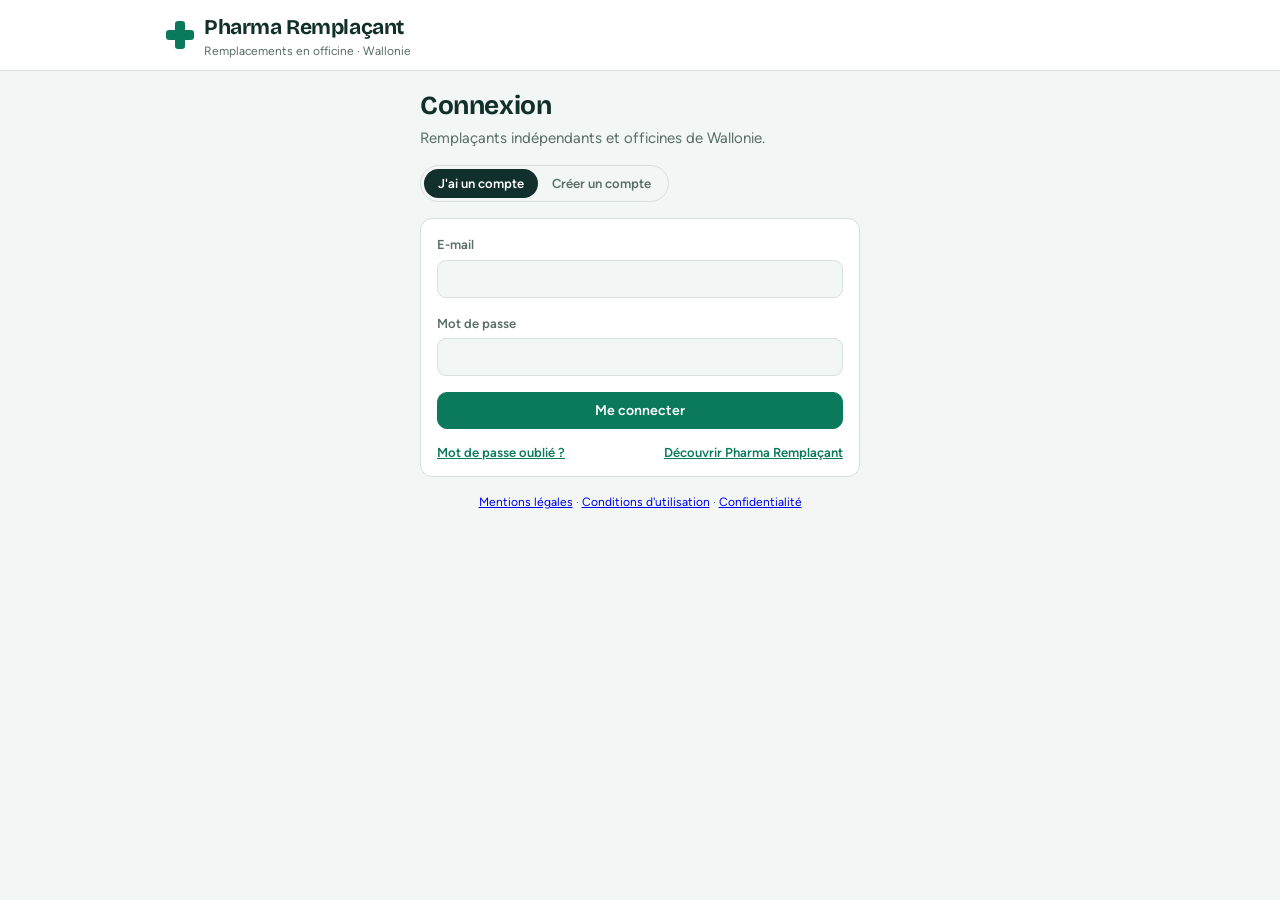
==== index.html @ 8d99682a "Conformité : pages légales, polices et SDK hébergés localement - Page /legal/ : mentions légales, co" ====
<!doctype html>
<html lang="fr">
<head>
<meta charset="utf-8">
<meta name="viewport" content="width=device-width,initial-scale=1,viewport-fit=cover">
<title>Pharma Remplaçant</title>
<meta name="description" content="Remplacements en officine en Wallonie : les remplaçants indépendants ouvrent leurs jours libres, les pharmacies réservent en 2 minutes.">
<meta name="theme-color" content="#0b7a5c">
<link rel="manifest" href="manifest.webmanifest">
<link rel="icon" href="icon-192.png">
<link rel="apple-touch-icon" href="icon-180.png">
<meta name="apple-mobile-web-app-capable" content="yes">
<meta name="mobile-web-app-capable" content="yes">
<meta name="apple-mobile-web-app-title" content="Pharma Remplaçant">
<link rel="stylesheet" href="fonts/fonts.css">
<link rel="stylesheet" href="style.css">
</head>
<body>
<header>
  <div class="wrap bar">
    <div class="brand"><span class="cross" aria-hidden="true"></span><div><b>Pharma Remplaçant</b><small>Remplacements en officine · Wallonie</small></div></div>
    <div class="seg" role="group" aria-label="Choisir votre rôle" id="roles" hidden>
      <button data-role="r" aria-pressed="true">Je remplace</button>
      <button data-role="p" aria-pressed="false">Je suis une pharmacie</button>
      <button data-role="a" aria-pressed="false" hidden id="role-a">Administration</button>
    </div>
  </div>
  <div class="wrap"><nav class="tabs" id="tabs" role="tablist"></nav></div>
</header>
<main class="wrap" id="app">
  <div class="stack"><h1>Chargement…</h1><p class="lede">Connexion à la plateforme.</p></div>
</main>
<datalist id="localites"></datalist>
<div id="layer"></div>
<script type="module" src="app.js"></script>
</body>
</html>
---- fonts/fonts.css ----
/* Polices hébergées sur le site (aucune requête vers Google : conforme RGPD). Licence SIL Open Font License 1.1. */
@font-face{font-family:"Figtree";font-style:normal;font-weight:400;font-display:swap;src:url("figtree-latin-400-normal.woff2") format("woff2")}
@font-face{font-family:"Figtree";font-style:normal;font-weight:500;font-display:swap;src:url("figtree-latin-500-normal.woff2") format("woff2")}
@font-face{font-family:"Figtree";font-style:normal;font-weight:600;font-display:swap;src:url("figtree-latin-600-normal.woff2") format("woff2")}
@font-face{font-family:"Figtree";font-style:normal;font-weight:700;font-display:swap;src:url("figtree-latin-700-normal.woff2") format("woff2")}
@font-face{font-family:"Bricolage Grotesque";font-style:normal;font-weight:600;font-display:swap;src:url("bricolage-grotesque-latin-600-normal.woff2") format("woff2")}
@font-face{font-family:"Bricolage Grotesque";font-style:normal;font-weight:700;font-display:swap;src:url("bricolage-grotesque-latin-700-normal.woff2") format("woff2")}
@font-face{font-family:"Bricolage Grotesque";font-style:normal;font-weight:800;font-display:swap;src:url("bricolage-grotesque-latin-800-normal.woff2") format("woff2")}
@font-face{font-family:"IBM Plex Mono";font-style:normal;font-weight:400;font-display:swap;src:url("ibm-plex-mono-latin-400-normal.woff2") format("woff2")}
@font-face{font-family:"IBM Plex Mono";font-style:normal;font-weight:500;font-display:swap;src:url("ibm-plex-mono-latin-500-normal.woff2") format("woff2")}
---- style.css ----
/* Base */
:root{padding-top:env(safe-area-inset-top,0px);padding-bottom:env(safe-area-inset-bottom,0px)}
body{margin:0}
img{max-width:100%}
[hidden]{display:none!important}
.auth{max-width:440px;margin:0 auto}
.auth .seg{align-self:flex-start}
.auth-links{display:flex;justify-content:space-between;gap:10px;flex-wrap:wrap}
.install{display:flex;gap:10px;align-items:center;justify-content:space-between;flex-wrap:wrap}
/* Layout : appli mobile d'abord — en-tête avec bascule de rôle, onglets, une colonne qui s'élargit en grille sur grand écran */
:root{
  --bg:#f2f6f4; --surface:#ffffff; --ink:#12302b; --muted:#5a6e68; --line:#d6e0dc;
  --accent:#0b7a5c; --accent-ink:#ffffff; --accent-soft:#dcefe7;
  --warn:#9a5a08; --warn-soft:#fbeed9; --bad:#b0362c; --bad-soft:#f8e2df; --star:#c98a06;
  --f-display:"Bricolage Grotesque", "Segoe UI", system-ui, sans-serif;
  --f-body:"Figtree", "Segoe UI", system-ui, sans-serif;
  --f-mono:"IBM Plex Mono", ui-monospace, Menlo, monospace;
  --r:12px;
}
@media (prefers-color-scheme: dark){:root:not([data-theme="light"]){
  --bg:#0e1614; --surface:#16211e; --ink:#e2eeea; --muted:#93a8a1; --line:#283934;
  --accent:#3fc699; --accent-ink:#06261c; --accent-soft:#163a2f;
  --warn:#e8a64a; --warn-soft:#3a2a12; --bad:#ee7d72; --bad-soft:#3d1e1a; --star:#f0bf4c; color-scheme:dark}}
:root[data-theme="dark"]{
  --bg:#0e1614; --surface:#16211e; --ink:#e2eeea; --muted:#93a8a1; --line:#283934;
  --accent:#3fc699; --accent-ink:#06261c; --accent-soft:#163a2f;
  --warn:#e8a64a; --warn-soft:#3a2a12; --bad:#ee7d72; --bad-soft:#3d1e1a; --star:#f0bf4c; color-scheme:dark}

*{box-sizing:border-box}
body{background:var(--bg);color:var(--ink);font-family:var(--f-body);font-size:15px;line-height:1.5}
body::before{content:"";position:fixed;inset:0 0 auto;height:env(safe-area-inset-top,0px);z-index:10;background:var(--surface)}
.wrap{max-width:980px;margin:0 auto;padding-left:max(16px,env(safe-area-inset-left,0px));padding-right:max(16px,env(safe-area-inset-right,0px))}
header{position:sticky;top:env(safe-area-inset-top,0px);z-index:5;background:var(--surface);border-bottom:1px solid var(--line)}
.bar{display:flex;align-items:center;justify-content:space-between;gap:12px;flex-wrap:wrap;padding-block:12px}
.brand{display:flex;align-items:center;gap:10px}
.cross{width:28px;height:28px;position:relative;flex:none}
.cross::before,.cross::after{content:"";position:absolute;background:var(--accent);border-radius:3px}
.cross::before{left:9px;top:0;width:10px;height:28px}
.cross::after{top:9px;left:0;height:10px;width:28px}
.brand b{font-family:var(--f-display);font-size:21px;letter-spacing:-.02em}
.brand small{display:block;color:var(--muted);font-size:12px;line-height:1.2}
.seg{display:inline-flex;flex-wrap:wrap;background:var(--bg);border:1px solid var(--line);border-radius:999px;padding:3px}
.seg button{border:0;background:none;color:var(--muted);font:600 13px var(--f-body);padding:7px 14px;border-radius:999px;cursor:pointer}
.seg button[aria-pressed="true"]{background:var(--ink);color:var(--surface)}
.tabs{display:flex;gap:4px;overflow-x:auto}
.tabs button{border:0;background:none;font:600 14px var(--f-body);color:var(--muted);padding:10px 12px;border-bottom:2px solid transparent;cursor:pointer;white-space:nowrap}
.tabs button[aria-selected="true"]{color:var(--ink);border-bottom-color:var(--accent)}
.count{display:inline-block;min-width:20px;padding:0 6px;margin-left:4px;border-radius:999px;background:var(--warn-soft);color:var(--warn);font-size:12px;text-align:center}
main{padding-block:20px 60px}
h1,h2,h3{font-family:var(--f-display);letter-spacing:-.015em;text-wrap:balance;margin:0}
h1{font-size:26px;line-height:1.15}
h2{font-size:19px}
.lede{color:var(--muted);margin:6px 0 0;max-width:62ch}
.stack{display:flex;flex-direction:column;gap:16px}
.panel{background:var(--surface);border:1px solid var(--line);border-radius:var(--r);padding:16px}
.notice{border-radius:var(--r);padding:12px 14px;font-size:14px;background:var(--warn-soft);color:var(--ink);border:1px solid transparent}
.notice b{color:var(--warn)}
.notice.ok{background:var(--accent-soft)}
.notice.ok b{color:var(--accent)}
.btn{border:1px solid var(--line);background:var(--surface);color:var(--ink);font:600 14px var(--f-body);padding:9px 14px;border-radius:10px;cursor:pointer}
.btn:hover{border-color:var(--muted)}
.btn.primary{background:var(--accent);border-color:var(--accent);color:var(--accent-ink)}
.btn.danger{color:var(--bad)}
.btn.small{padding:6px 10px;font-size:13px}
.btn:disabled{opacity:.5;cursor:not-allowed}
.linkbtn{border:0;background:none;color:var(--accent);font:600 13px var(--f-body);cursor:pointer;padding:0;text-decoration:underline}
button:focus-visible,input:focus-visible,select:focus-visible,textarea:focus-visible,summary:focus-visible{outline:2px solid var(--accent);outline-offset:2px}
label{font-size:13px;font-weight:600;color:var(--muted);display:flex;flex-direction:column;gap:5px}
input,select,textarea{font:15px var(--f-body);color:var(--ink);background:var(--bg);border:1px solid var(--line);border-radius:9px;padding:9px 10px;width:100%;min-width:0}
textarea{resize:vertical;min-height:70px}
.check{flex-direction:row;align-items:flex-start;gap:8px;font-weight:500;color:var(--ink)}
.check input{flex:none;width:18px;height:18px;margin-top:3px;accent-color:var(--accent)}
.grid{display:grid;gap:12px;grid-template-columns:repeat(auto-fit,minmax(180px,1fr))}
.row{display:flex;gap:10px;flex-wrap:wrap;align-items:center}
.mono{font-family:var(--f-mono);font-variant-numeric:tabular-nums}
.muted{color:var(--muted)}
.hint{font-size:12px;font-weight:400;color:var(--muted)}
fieldset{border:0;padding:0;margin:0;min-width:0}
legend{font-size:13px;font-weight:600;color:var(--muted);margin-bottom:6px;padding:0}

/* agenda */
.cal-head{display:flex;align-items:center;justify-content:space-between;gap:10px;margin-bottom:12px}
.cal-head h2{text-transform:capitalize}
.cal{display:grid;grid-template-columns:repeat(7,1fr);gap:5px}
.dow{font:500 11px var(--f-mono);color:var(--muted);text-align:center;letter-spacing:.06em;padding-bottom:2px}
.day{aspect-ratio:1/1;max-width:100%;border:1px solid var(--line);background:var(--bg);border-radius:9px;font:500 14px var(--f-mono);color:var(--ink);cursor:pointer;display:flex;flex-direction:column;align-items:center;justify-content:center;gap:2px;padding:0}
.day.out{visibility:hidden}
.day.past{opacity:.35;cursor:default}
.day.on{background:var(--accent-soft);border-color:var(--accent);color:var(--accent)}
.day.booked{background:var(--accent);border-color:var(--accent);color:var(--accent-ink);cursor:default}
.day.pending{box-shadow:inset 0 -3px 0 var(--warn)}
.day .tag{font-size:9px;letter-spacing:.04em;text-transform:uppercase;font-family:var(--f-body);font-weight:700}
.today{outline:2px solid var(--ink);outline-offset:-3px}
.legend{display:flex;gap:14px;flex-wrap:wrap;font-size:12px;color:var(--muted);margin-top:12px}
.legend i{display:inline-block;width:12px;height:12px;border-radius:3px;vertical-align:-2px;margin-right:5px;border:1px solid var(--line)}
.stat{display:flex;gap:18px;flex-wrap:wrap}
.stat div{display:flex;flex-direction:column}
.stat b{font:600 22px var(--f-mono)}
.stat span{font-size:12px;color:var(--muted)}

/* cartes */
.cards{display:grid;gap:12px;grid-template-columns:repeat(auto-fill,minmax(280px,1fr))}
.card{background:var(--surface);border:1px solid var(--line);border-radius:var(--r);padding:14px;display:flex;flex-direction:column;gap:10px;min-width:0}
.who{display:flex;gap:12px;align-items:center}
.av{width:42px;height:42px;border-radius:50%;background:var(--accent-soft);color:var(--accent);display:grid;place-items:center;font:700 15px var(--f-display);flex:none}
.who h3{font-size:16px}
.who p{margin:0;font-size:13px;color:var(--muted)}
.chips{display:flex;gap:6px;flex-wrap:wrap}
.chip{font-size:12px;padding:2px 8px;border-radius:999px;border:1px solid var(--line);color:var(--muted)}
.chip.ok{border-color:transparent;background:var(--accent-soft);color:var(--accent);font-weight:600}
.chip.wait{border-color:transparent;background:var(--warn-soft);color:var(--warn);font-weight:600}
.stars{color:var(--star);letter-spacing:1px}
.facts{display:grid;grid-template-columns:repeat(3,1fr);gap:8px;border-top:1px solid var(--line);padding-top:10px}
.facts div{display:flex;flex-direction:column;min-width:0}
.facts b{font:600 15px var(--f-mono)}
.facts span{font-size:11px;color:var(--muted);text-transform:uppercase;letter-spacing:.05em}
.status{font-size:12px;font-weight:700;padding:3px 9px;border-radius:999px;white-space:nowrap}
.st-attente{background:var(--warn-soft);color:var(--warn)}
.st-acceptee{background:var(--accent-soft);color:var(--accent)}
.st-refusee,.st-annulee{background:var(--bad-soft);color:var(--bad)}
.req-top{display:flex;justify-content:space-between;gap:10px;align-items:flex-start}
.req-top h3{font-size:16px}
.req q{display:block;font-style:normal;color:var(--muted);font-size:14px;border-left:2px solid var(--line);padding-left:10px;overflow-wrap:anywhere}
.contact{background:var(--accent-soft);border-radius:10px;padding:10px 12px;display:flex;flex-direction:column;gap:6px;font-size:14px}
.contact .row{justify-content:space-between;gap:6px}
.contact span{overflow-wrap:anywhere;min-width:0}
details.avis summary{cursor:pointer;font-size:13px;color:var(--accent);font-weight:600}
details.avis ul{margin:8px 0 0;padding:0;list-style:none;display:flex;flex-direction:column;gap:8px;font-size:13px}
details.avis li{border-left:2px solid var(--line);padding-left:8px}
.empty{text-align:center;color:var(--muted);padding:28px 16px;border:1px dashed var(--line);border-radius:var(--r)}
table{border-collapse:collapse;width:100%;font-size:14px}
.tbl{overflow-x:auto}
th,td{text-align:left;padding:8px 10px;border-bottom:1px solid var(--line);vertical-align:top}
th{font-size:12px;color:var(--muted);text-transform:uppercase;letter-spacing:.05em;font-weight:600}

/* étoiles de notation */
.rate{display:flex;flex-direction:row-reverse;justify-content:flex-end;gap:2px}
.rate input{position:absolute;opacity:0;width:1px;height:1px}
.rate label{font-size:30px;line-height:1;color:var(--line);cursor:pointer;flex-direction:row}
.rate input:checked ~ label,.rate label:hover,.rate label:hover ~ label{color:var(--star)}
.rate input:focus-visible + label{outline:2px solid var(--accent);border-radius:4px}

/* modale */
.overlay{position:fixed;inset:0;z-index:20;background:rgba(10,20,18,.5);display:flex;align-items:flex-end;justify-content:center;padding:0}
.sheet{background:var(--surface);color:var(--ink);width:100%;max-width:520px;border-radius:16px 16px 0 0;padding:20px max(16px,env(safe-area-inset-right,0px)) calc(20px + env(safe-area-inset-bottom,0px)) max(16px,env(safe-area-inset-left,0px));max-height:90vh;overflow:auto;display:flex;flex-direction:column;gap:14px}
@media (min-width:640px){.overlay{align-items:center}.sheet{border-radius:16px}}
.total{display:flex;justify-content:space-between;align-items:baseline;background:var(--bg);border-radius:10px;padding:10px 12px}
.total b{font:600 20px var(--f-mono)}
.toast{position:fixed;left:50%;bottom:calc(20px + env(safe-area-inset-bottom,0px));transform:translateX(-50%);z-index:30;background:var(--ink);color:var(--surface);padding:10px 16px;border-radius:10px;font-weight:600;font-size:14px;max-width:calc(100% - 32px)}
@media (min-width:760px){.two{display:grid;grid-template-columns:1.25fr 1fr;gap:16px;align-items:start}}
@media (prefers-reduced-motion:no-preference){.day{transition:background .12s,border-color .12s}}
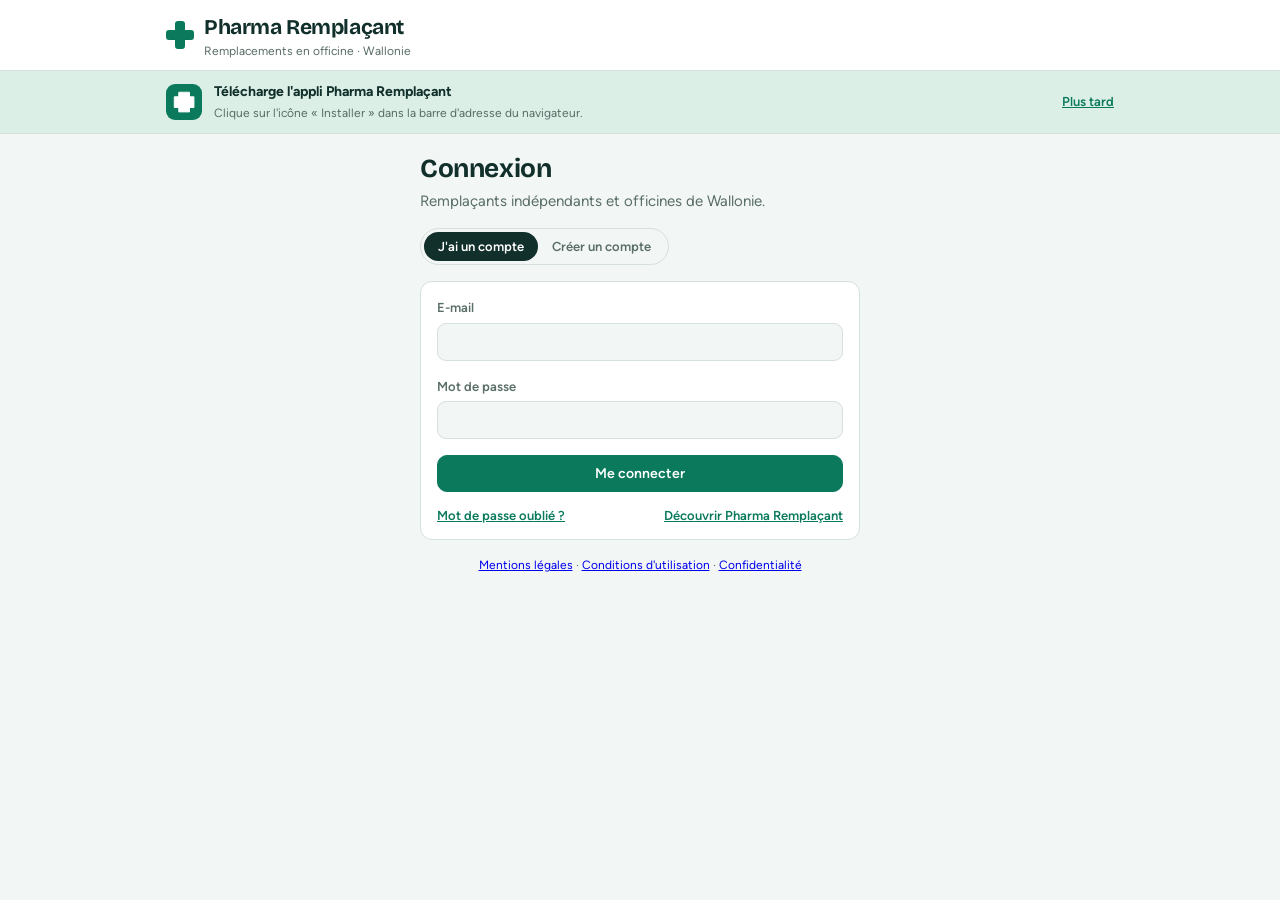
==== commit c2bd31ad: "Proposer l'installation de l'appli en haut de page Bandeau sur l'appli et sur /decouvrir/ : bouton I" ====
--- a/index.html
+++ b/index.html
@@ -27,6 +27,7 @@
   </div>
   <div class="wrap"><nav class="tabs" id="tabs" role="tablist"></nav></div>
 </header>
+<div id="installbar" hidden></div>
 <main class="wrap" id="app">
   <div class="stack"><h1>Chargement…</h1><p class="lede">Connexion à la plateforme.</p></div>
 </main>
--- a/style.css
+++ b/style.css
@@ -149,3 +149,9 @@
 .toast{position:fixed;left:50%;bottom:calc(20px + env(safe-area-inset-bottom,0px));transform:translateX(-50%);z-index:30;background:var(--ink);color:var(--surface);padding:10px 16px;border-radius:10px;font-weight:600;font-size:14px;max-width:calc(100% - 32px)}
 @media (min-width:760px){.two{display:grid;grid-template-columns:1.25fr 1fr;gap:16px;align-items:start}}
 @media (prefers-reduced-motion:no-preference){.day{transition:background .12s,border-color .12s}}
+
+/* bandeau d'installation en haut de page */
+#installbar{background:var(--accent-soft);border-bottom:1px solid var(--line)}
+.installbar{display:flex;align-items:center;gap:12px;flex-wrap:wrap;padding-block:10px;font-size:14px}
+.installbar img{border-radius:9px;flex:none}
+.installbar>span:first-of-type{flex:1;min-width:180px}
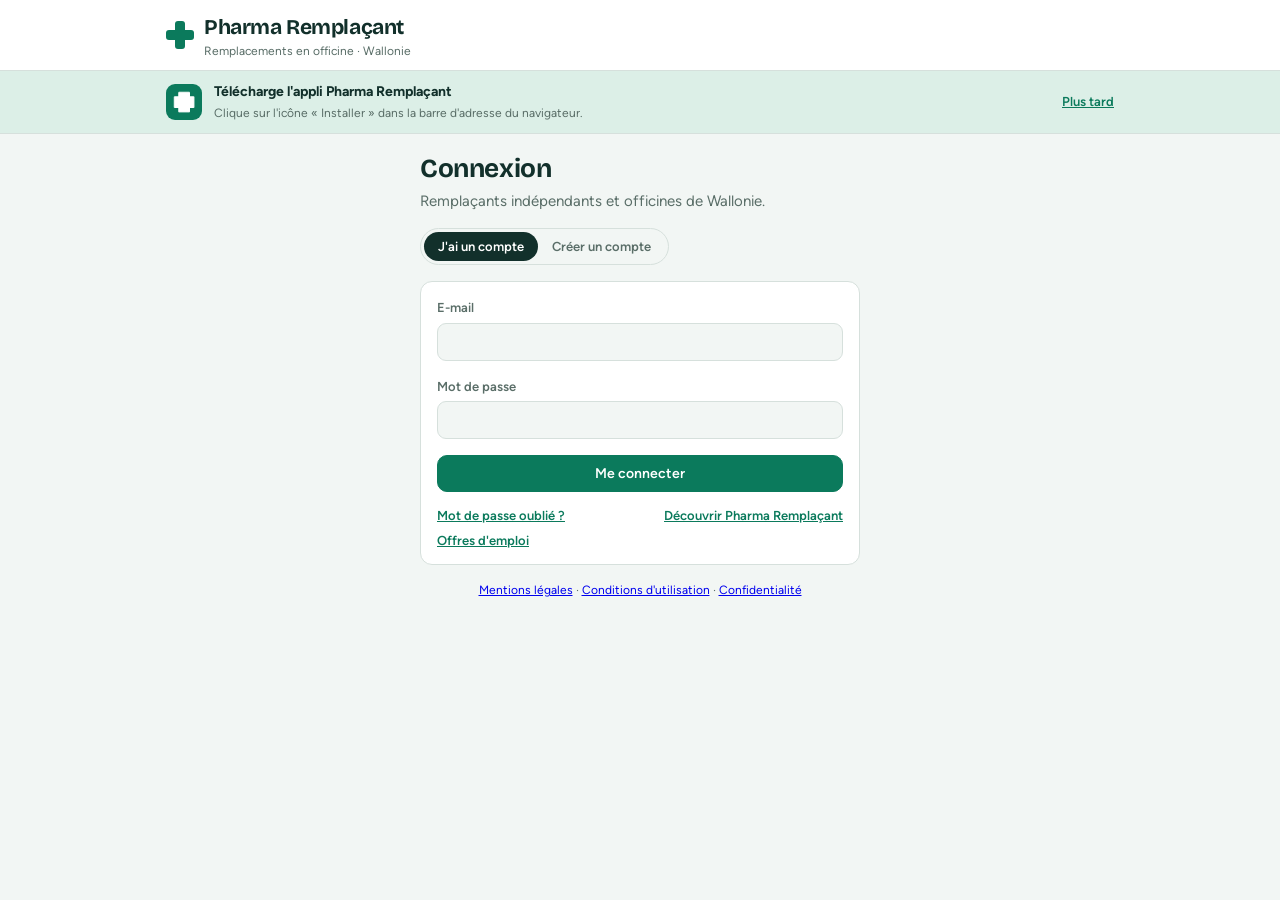
==== commit 3eef502a: "Ajouter la section Emploi (offres, candidats, messages) - Offres d'emploi publiées par les officines" ====
--- a/index.html
+++ b/index.html
@@ -2,6 +2,8 @@
 <html lang="fr">
 <head>
 <meta charset="utf-8">
+<meta http-equiv="Content-Security-Policy" content="default-src 'self'; script-src 'self' https://apis.google.com; connect-src 'self' https://*.googleapis.com https://apis.google.com https://pharma-remplacant.firebaseapp.com; frame-src https://pharma-remplacant.firebaseapp.com https://apis.google.com; img-src 'self' data: blob:; style-src 'self' 'unsafe-inline'; font-src 'self'; manifest-src 'self'; worker-src 'self'; object-src 'none'; base-uri 'self'; form-action 'self'">
+<meta name="referrer" content="strict-origin-when-cross-origin">
 <meta name="viewport" content="width=device-width,initial-scale=1,viewport-fit=cover">
 <title>Pharma Remplaçant</title>
 <meta name="description" content="Remplacements en officine en Wallonie : les remplaçants indépendants ouvrent leurs jours libres, les pharmacies réservent en 2 minutes.">
@@ -22,6 +24,7 @@
     <div class="seg" role="group" aria-label="Choisir votre rôle" id="roles" hidden>
       <button data-role="r" aria-pressed="true">Je remplace</button>
       <button data-role="p" aria-pressed="false">Je suis une pharmacie</button>
+      <button data-role="e" aria-pressed="false">Emploi</button>
       <button data-role="a" aria-pressed="false" hidden id="role-a">Administration</button>
     </div>
   </div>
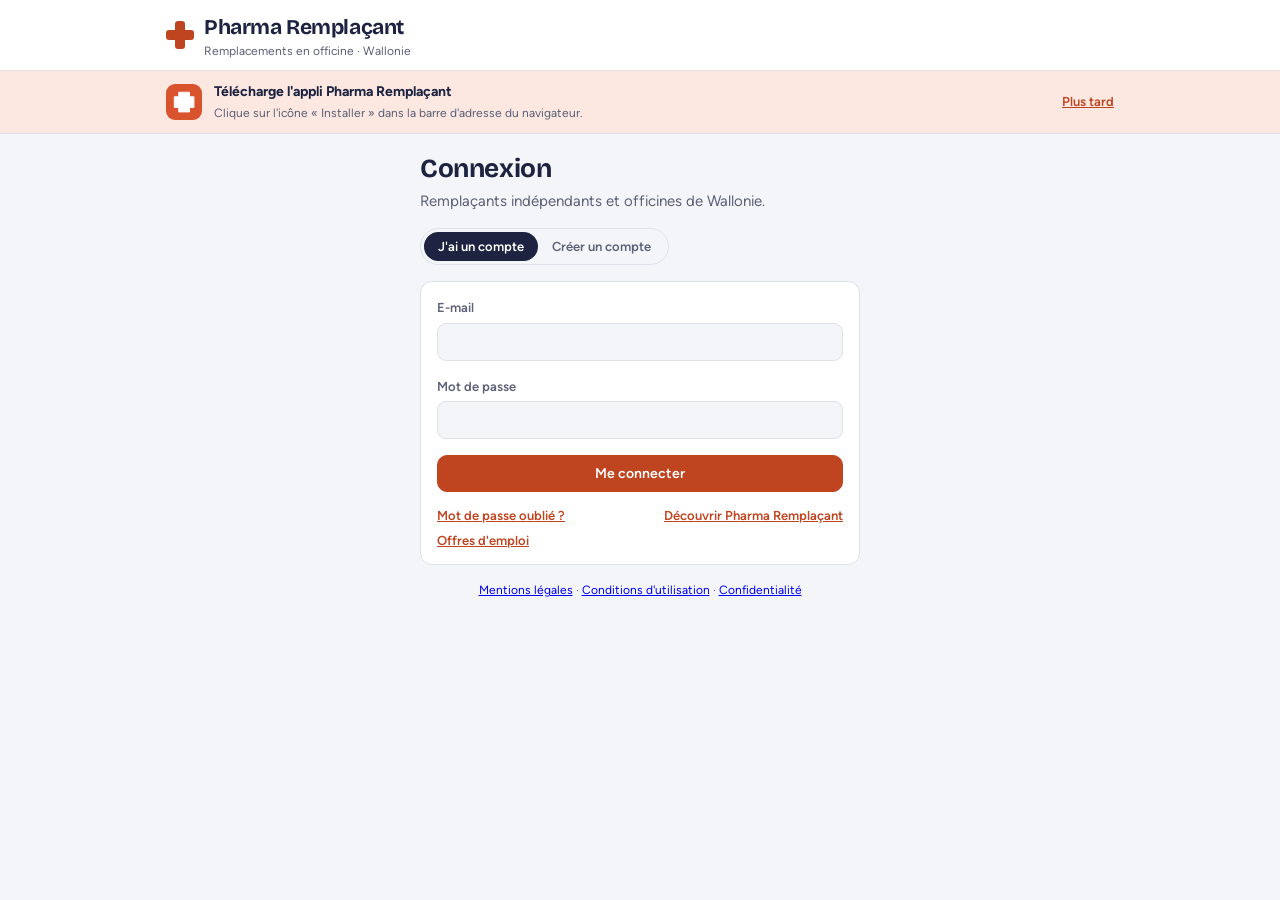
==== commit 5e714785: "Palette automne : encre et corail, nouvelle icône Co-Authored-By: Claude Opus 5.5 <noreply@anthropic" ====
--- a/index.html
+++ b/index.html
@@ -7,7 +7,7 @@
 <meta name="viewport" content="width=device-width,initial-scale=1,viewport-fit=cover">
 <title>Pharma Remplaçant</title>
 <meta name="description" content="Remplacements en officine en Wallonie : les remplaçants indépendants ouvrent leurs jours libres, les pharmacies réservent en 2 minutes.">
-<meta name="theme-color" content="#0b7a5c">
+<meta name="theme-color" content="#bf4420">
 <link rel="manifest" href="manifest.webmanifest">
 <link rel="icon" href="icon-192.png">
 <link rel="apple-touch-icon" href="icon-180.png">
--- a/style.css
+++ b/style.css
@@ -9,22 +9,22 @@
 .install{display:flex;gap:10px;align-items:center;justify-content:space-between;flex-wrap:wrap}
 /* Layout : appli mobile d'abord — en-tête avec bascule de rôle, onglets, une colonne qui s'élargit en grille sur grand écran */
 :root{
-  --bg:#f2f6f4; --surface:#ffffff; --ink:#12302b; --muted:#5a6e68; --line:#d6e0dc;
-  --accent:#0b7a5c; --accent-ink:#ffffff; --accent-soft:#dcefe7;
-  --warn:#9a5a08; --warn-soft:#fbeed9; --bad:#b0362c; --bad-soft:#f8e2df; --star:#c98a06;
+  --bg:#f4f5f8; --surface:#ffffff; --ink:#1d2340; --muted:#5c6178; --line:#dfe1ea;
+  --accent:#bf4420; --accent-ink:#ffffff; --accent-soft:#fce8e1;
+  --warn:#9a5a08; --warn-soft:#fbeed9; --bad:#a8243f; --bad-soft:#f9e0e6; --star:#c98a06;
   --f-display:"Bricolage Grotesque", "Segoe UI", system-ui, sans-serif;
   --f-body:"Figtree", "Segoe UI", system-ui, sans-serif;
   --f-mono:"IBM Plex Mono", ui-monospace, Menlo, monospace;
   --r:12px;
 }
 @media (prefers-color-scheme: dark){:root:not([data-theme="light"]){
-  --bg:#0e1614; --surface:#16211e; --ink:#e2eeea; --muted:#93a8a1; --line:#283934;
-  --accent:#3fc699; --accent-ink:#06261c; --accent-soft:#163a2f;
-  --warn:#e8a64a; --warn-soft:#3a2a12; --bad:#ee7d72; --bad-soft:#3d1e1a; --star:#f0bf4c; color-scheme:dark}}
+  --bg:#111427; --surface:#1a1e35; --ink:#e8eaf4; --muted:#a0a5bf; --line:#2c3150;
+  --accent:#ff8a65; --accent-ink:#2a0f05; --accent-soft:#3b2220;
+  --warn:#e8a64a; --warn-soft:#3a2a12; --bad:#f27a93; --bad-soft:#3d1a26; --star:#f0bf4c; color-scheme:dark}}
 :root[data-theme="dark"]{
-  --bg:#0e1614; --surface:#16211e; --ink:#e2eeea; --muted:#93a8a1; --line:#283934;
-  --accent:#3fc699; --accent-ink:#06261c; --accent-soft:#163a2f;
-  --warn:#e8a64a; --warn-soft:#3a2a12; --bad:#ee7d72; --bad-soft:#3d1e1a; --star:#f0bf4c; color-scheme:dark}
+  --bg:#111427; --surface:#1a1e35; --ink:#e8eaf4; --muted:#a0a5bf; --line:#2c3150;
+  --accent:#ff8a65; --accent-ink:#2a0f05; --accent-soft:#3b2220;
+  --warn:#e8a64a; --warn-soft:#3a2a12; --bad:#f27a93; --bad-soft:#3d1a26; --star:#f0bf4c; color-scheme:dark}
 
 *{box-sizing:border-box}
 body{background:var(--bg);color:var(--ink);font-family:var(--f-body);font-size:15px;line-height:1.5}
@@ -141,7 +141,7 @@
 .rate input:focus-visible + label{outline:2px solid var(--accent);border-radius:4px}
 
 /* modale */
-.overlay{position:fixed;inset:0;z-index:20;background:rgba(10,20,18,.5);display:flex;align-items:flex-end;justify-content:center;padding:0}
+.overlay{position:fixed;inset:0;z-index:20;background:rgba(15,18,38,.5);display:flex;align-items:flex-end;justify-content:center;padding:0}
 .sheet{background:var(--surface);color:var(--ink);width:100%;max-width:520px;border-radius:16px 16px 0 0;padding:20px max(16px,env(safe-area-inset-right,0px)) calc(20px + env(safe-area-inset-bottom,0px)) max(16px,env(safe-area-inset-left,0px));max-height:90vh;overflow:auto;display:flex;flex-direction:column;gap:14px}
 @media (min-width:640px){.overlay{align-items:center}.sheet{border-radius:16px}}
 .total{display:flex;justify-content:space-between;align-items:baseline;background:var(--bg);border-radius:10px;padding:10px 12px}
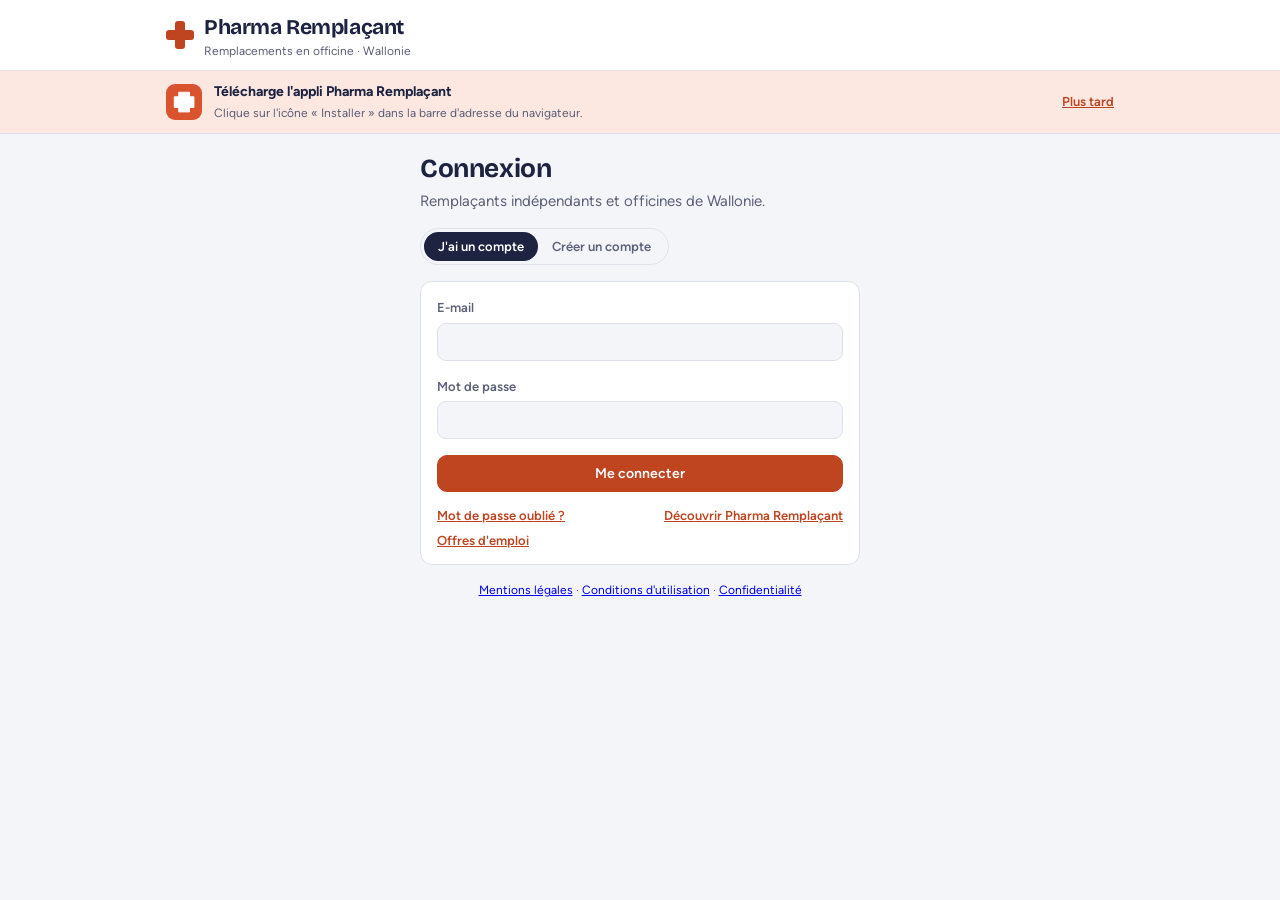
==== commit d59c09bd: "Couleurs et décor qui changent selon la saison Co-Authored-By: Claude Opus 5.5 <noreply@anthropic.co" ====
--- a/index.html
+++ b/index.html
@@ -16,6 +16,8 @@
 <meta name="apple-mobile-web-app-title" content="Pharma Remplaçant">
 <link rel="stylesheet" href="fonts/fonts.css">
 <link rel="stylesheet" href="style.css">
+<link rel="stylesheet" href="saison.css">
+<script src="saison.js"></script>
 </head>
 <body>
 <header>
--- a/saison.css
+++ b/saison.css
@@ -0,0 +1,31 @@
+/* Couleurs des saisons (l'automne est la palette de base de chaque page).
+   Sélecteurs renforcés (html:root) pour passer devant les variables propres à chaque page. */
+html:root[data-saison="hiver"]{--bg:#f3f6fa;--ink:#13233d;--muted:#59667c;--line:#dce3ec;--accent:#2c5d9e;--accent-ink:#ffffff;--accent-soft:#e1ebf7;--deep:#13233d;--deep-ink:#eef3fa}
+html:root[data-saison="printemps"]{--bg:#f8f4f7;--ink:#2a1f2e;--muted:#6a5e6e;--line:#e8dee6;--accent:#ad3a72;--accent-ink:#ffffff;--accent-soft:#fbe5ef;--deep:#2a1f2e;--deep-ink:#f8eef4}
+html:root[data-saison="ete"]{--bg:#faf7f0;--ink:#22303a;--muted:#626b70;--line:#e9e2d3;--accent:#9c5700;--accent-ink:#ffffff;--accent-soft:#fdefd2;--deep:#22303a;--deep-ink:#fbf5e8;--warn:#b23c17;--warn-soft:#fbe3d9}
+@media (prefers-color-scheme: dark){
+  html:root[data-saison="hiver"]:not([data-theme="light"]){--bg:#0f1520;--surface:#18202f;--ink:#e6edf7;--muted:#9eacc2;--line:#2a3548;--accent:#8fbaf2;--accent-ink:#0b1a33;--accent-soft:#1c2d48;--deep:#0a0f18;--deep-ink:#eef3fa}
+  html:root[data-saison="printemps"]:not([data-theme="light"]){--bg:#17121a;--surface:#221b26;--ink:#f1e9ef;--muted:#b3a5b1;--line:#382d3c;--accent:#f39ac0;--accent-ink:#2e0a1c;--accent-soft:#3d2131;--deep:#100c12;--deep-ink:#f8eef4}
+  html:root[data-saison="ete"]:not([data-theme="light"]){--bg:#15130f;--surface:#201d17;--ink:#f3ede2;--muted:#b4ab9a;--line:#3a342a;--accent:#ffc15c;--accent-ink:#2b1a00;--accent-soft:#3a2c12;--deep:#0f0d0a;--deep-ink:#fbf5e8;--warn:#ff9a7a;--warn-soft:#3d2219}
+}
+html:root[data-saison="hiver"][data-theme="dark"]{--bg:#0f1520;--surface:#18202f;--ink:#e6edf7;--muted:#9eacc2;--line:#2a3548;--accent:#8fbaf2;--accent-ink:#0b1a33;--accent-soft:#1c2d48;--deep:#0a0f18;--deep-ink:#eef3fa}
+html:root[data-saison="printemps"][data-theme="dark"]{--bg:#17121a;--surface:#221b26;--ink:#f1e9ef;--muted:#b3a5b1;--line:#382d3c;--accent:#f39ac0;--accent-ink:#2e0a1c;--accent-soft:#3d2131;--deep:#100c12;--deep-ink:#f8eef4}
+html:root[data-saison="ete"][data-theme="dark"]{--bg:#15130f;--surface:#201d17;--ink:#f3ede2;--muted:#b4ab9a;--line:#3a342a;--accent:#ffc15c;--accent-ink:#2b1a00;--accent-soft:#3a2c12;--deep:#0f0d0a;--deep-ink:#fbf5e8;--warn:#ff9a7a;--warn-soft:#3d2219}
+
+/* Décor : derrière le contenu, jamais cliquable */
+.saison-deco{position:fixed;inset:0;z-index:-1;pointer-events:none;overflow:hidden}
+.saison-p{position:absolute;display:block;opacity:.7;animation-name:saison-chute,saison-balance;animation-timing-function:linear,ease-in-out;animation-iteration-count:infinite;animation-direction:normal,alternate}
+.saison-p svg{width:100%;height:100%;display:block;fill:currentColor;transform:rotate(var(--rot,0deg))}
+.saison-p .n{fill:none;stroke:var(--bg);stroke-width:1.2;stroke-linecap:round}
+[data-saison="hiver"] .saison-p .n{stroke:currentColor;stroke-width:1.6}
+[data-saison="ete"] .saison-p{animation-name:saison-scintille,saison-balance;animation-timing-function:ease-in-out;animation-direction:alternate}
+@keyframes saison-chute{from{translate:0 -10vh}to{translate:0 105vh}}
+@keyframes saison-balance{from{rotate:-25deg;margin-left:-18px}to{rotate:25deg;margin-left:18px}}
+@keyframes saison-scintille{from{opacity:.15;scale:.7}to{opacity:.7;scale:1.1}}
+.saison-soleil{position:absolute;bottom:-90px;right:-90px;width:260px;height:260px;opacity:.4;color:#f2b632}
+.saison-soleil svg{width:100%;height:100%;fill:currentColor}
+.saison-soleil .r{transform-origin:100px 100px;animation:saison-tourne 60s linear infinite}
+@keyframes saison-tourne{to{transform:rotate(360deg)}}
+@media (prefers-color-scheme: dark){.saison-p{opacity:.5}.saison-soleil{opacity:.25}}
+@media (prefers-reduced-motion: reduce){.saison-p,.saison-soleil .r{animation:none}}
+@media print{.saison-deco{display:none}}
